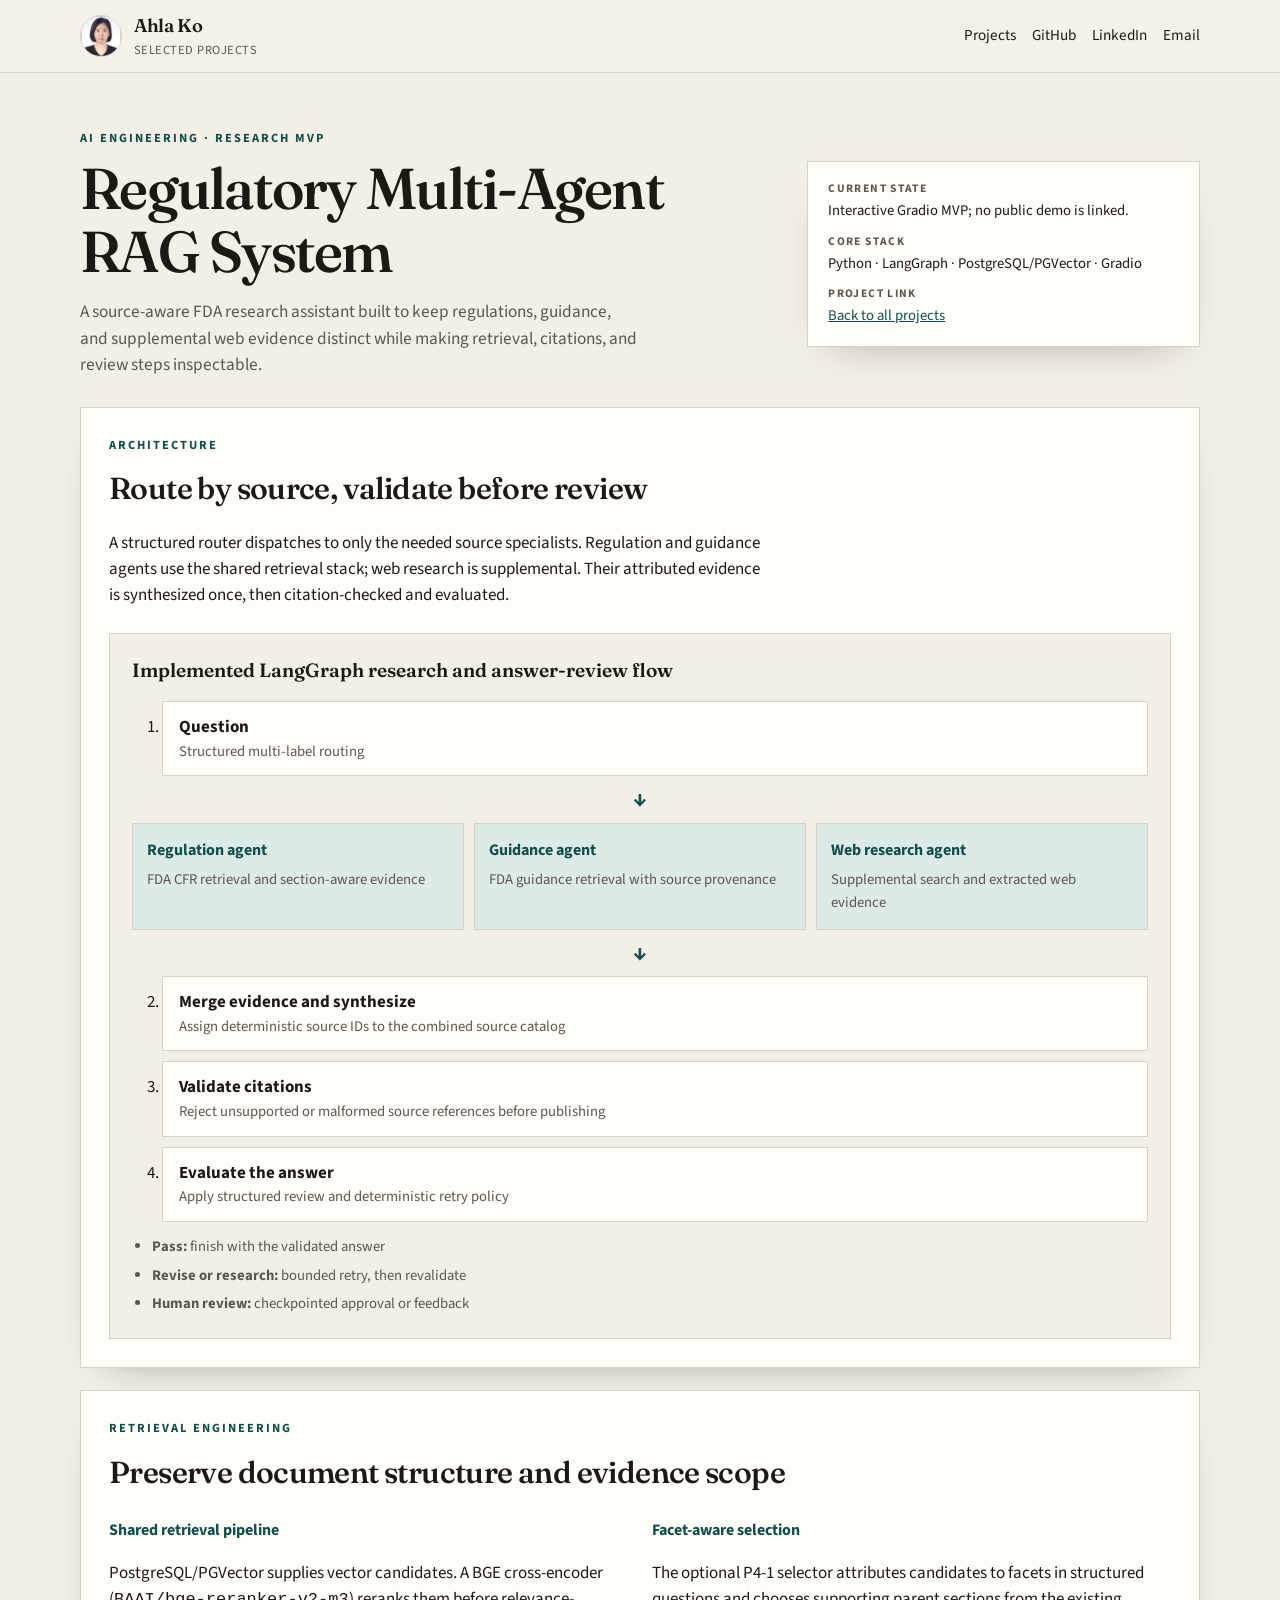
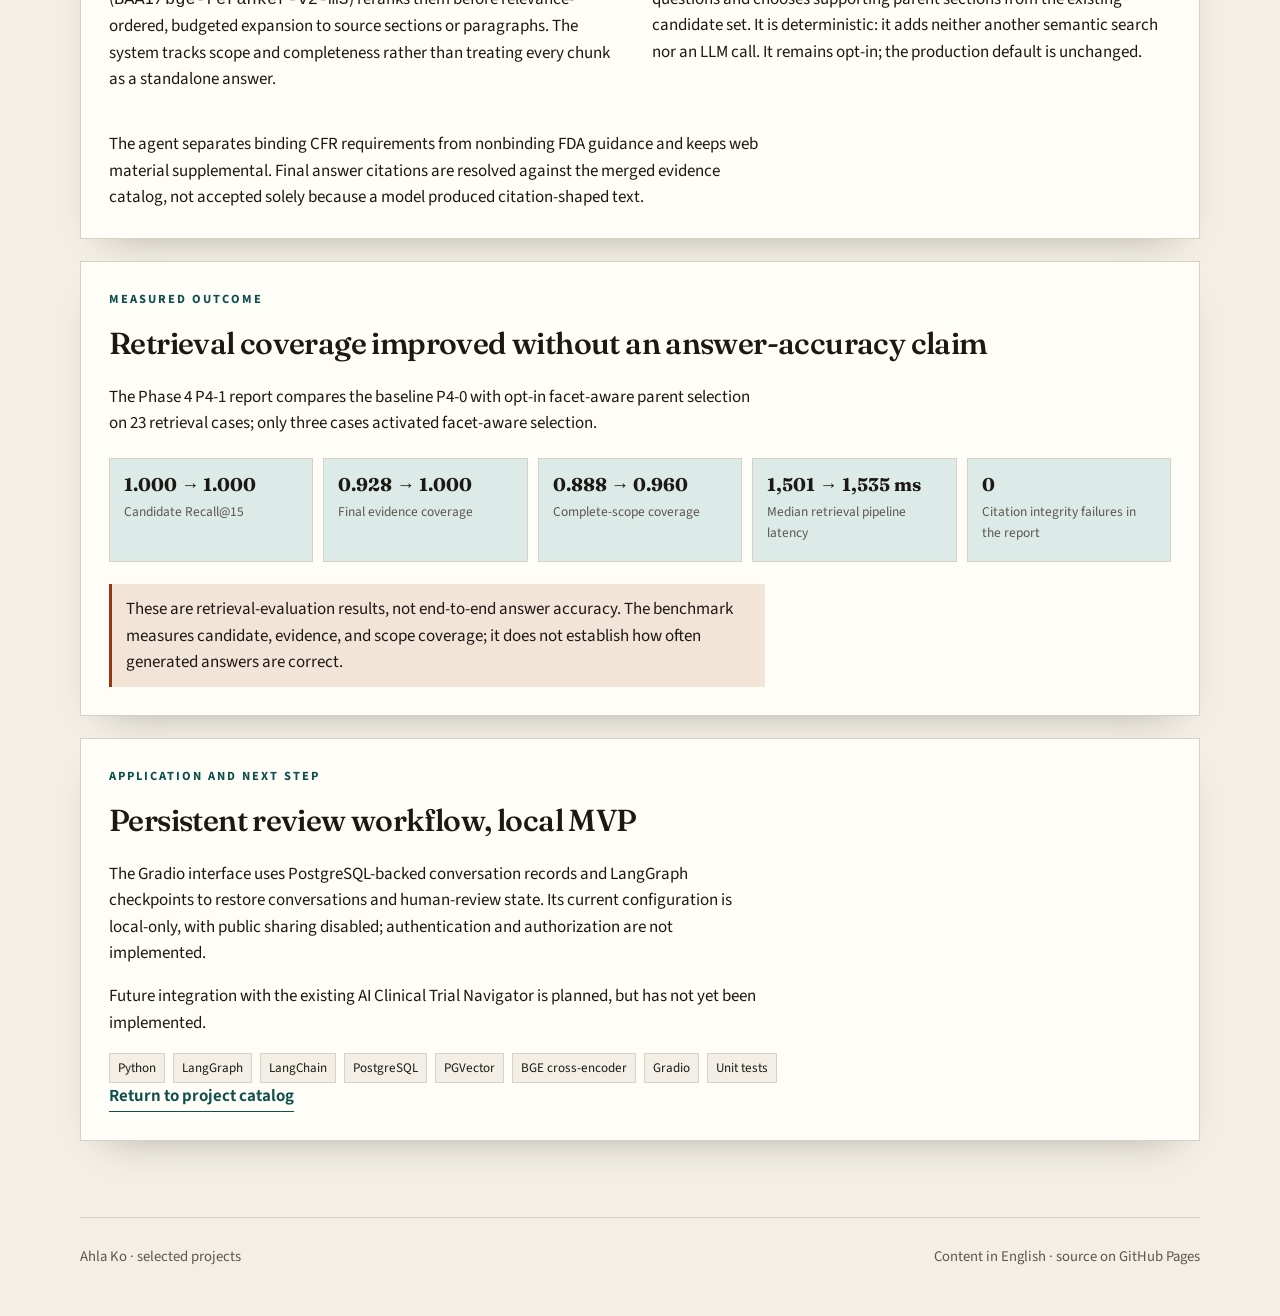
==== regulatory-multi-agent-rag.html @ 1295c82e "Add project: multi-agent-rag" ====
<!DOCTYPE html>
<html lang="en">
  <head>
    <meta charset="utf-8" />
    <meta name="viewport" content="width=device-width, initial-scale=1" />
    <title>Regulatory Multi-Agent RAG System — Ahla Ko</title>
    <meta
      name="description"
      content="Engineering overview and retrieval evaluation for a LangGraph-based FDA regulatory research MVP."
    />
    <meta property="og:title" content="Regulatory Multi-Agent RAG System — Ahla Ko" />
    <meta
      property="og:description"
      content="A source-aware FDA research system with specialized agents, citation validation, and measured retrieval evaluation."
    />
    <meta property="og:type" content="website" />
    <link rel="icon" href="favicon.ico" />
    <link rel="preconnect" href="https://fonts.googleapis.com" />
    <link rel="preconnect" href="https://fonts.gstatic.com" crossorigin />
    <link
      href="https://fonts.googleapis.com/css2?family=Fraunces:opsz,wght@9..144,500;9..144,600&family=Source+Sans+3:wght@400;650;700&display=swap"
      rel="stylesheet"
    />
    <link rel="stylesheet" href="assets/css/portfolio.css" />
  </head>
  <body>
    <a class="skip" href="#main-content">Skip to project details</a>
    <header>
      <div class="wrap nav">
        <a class="brand" href="index.html#top">
          <img src="assets/images/mypic.jpg" alt="Portrait of Ahla Ko" />
          <div>
            <strong>Ahla Ko</strong>
            <span>Selected projects</span>
          </div>
        </a>
        <nav class="nav-links" aria-label="Profile links">
          <a href="index.html#projects">Projects</a>
          <a href="https://github.com/ark0723">GitHub</a>
          <a href="https://www.linkedin.com/in/ahlako">LinkedIn</a>
          <a href="mailto:ark0723@gmail.com">Email</a>
        </nav>
      </div>
    </header>

    <main id="main-content" class="wrap detail-main">
      <section class="hero detail-hero">
        <div>
          <p class="kicker">AI engineering · Research MVP</p>
          <h1>Regulatory Multi-Agent RAG System</h1>
          <p class="lede">
            A source-aware FDA research assistant built to keep regulations,
            guidance, and supplemental web evidence distinct while making
            retrieval, citations, and review steps inspectable.
          </p>
        </div>
        <aside class="hero-meta" aria-label="Project status">
          <p>
            <strong>Current state</strong>
            Interactive Gradio MVP; no public demo is linked.
          </p>
          <p>
            <strong>Core stack</strong>
            Python · LangGraph · PostgreSQL/PGVector · Gradio
          </p>
          <p>
            <strong>Project link</strong>
            <a href="index.html#projects">Back to all projects</a>
          </p>
        </aside>
      </section>

      <div class="detail-sections">
        <section class="detail-section" aria-labelledby="architecture-title">
          <p class="kicker">Architecture</p>
          <h2 id="architecture-title">Route by source, validate before review</h2>
          <p>
            A structured router dispatches to only the needed source specialists.
            Regulation and guidance agents use the shared retrieval stack; web
            research is supplemental. Their attributed evidence is synthesized
            once, then citation-checked and evaluated.
          </p>

          <figure class="architecture" aria-labelledby="architecture-caption">
            <figcaption id="architecture-caption">
              Implemented LangGraph research and answer-review flow
            </figcaption>
            <ol class="architecture-flow">
              <li>
                <strong>Question</strong>
                <span>Structured multi-label routing</span>
              </li>
            </ol>
            <span class="architecture-arrow" aria-hidden="true">↓</span>
            <div class="architecture-branches" aria-label="Selected research agents">
              <article>
                <h3>Regulation agent</h3>
                <p>FDA CFR retrieval and section-aware evidence</p>
              </article>
              <article>
                <h3>Guidance agent</h3>
                <p>FDA guidance retrieval with source provenance</p>
              </article>
              <article>
                <h3>Web research agent</h3>
                <p>Supplemental search and extracted web evidence</p>
              </article>
            </div>
            <span class="architecture-arrow" aria-hidden="true">↓</span>
            <ol class="architecture-flow" start="2">
              <li>
                <strong>Merge evidence and synthesize</strong>
                <span>Assign deterministic source IDs to the combined source catalog</span>
              </li>
              <li>
                <strong>Validate citations</strong>
                <span>Reject unsupported or malformed source references before publishing</span>
              </li>
              <li>
                <strong>Evaluate the answer</strong>
                <span>Apply structured review and deterministic retry policy</span>
              </li>
            </ol>
            <ul class="architecture-outcomes" aria-label="Evaluation outcomes">
              <li><strong>Pass:</strong> finish with the validated answer</li>
              <li><strong>Revise or research:</strong> bounded retry, then revalidate</li>
              <li><strong>Human review:</strong> checkpointed approval or feedback</li>
            </ul>
          </figure>
        </section>

        <section class="detail-section" aria-labelledby="retrieval-title">
          <p class="kicker">Retrieval engineering</p>
          <h2 id="retrieval-title">Preserve document structure and evidence scope</h2>
          <div class="detail-columns">
            <div>
              <h3>Shared retrieval pipeline</h3>
              <p>
                PostgreSQL/PGVector supplies vector candidates. A BGE cross-encoder
                (<code>BAAI/bge-reranker-v2-m3</code>) reranks them before
                relevance-ordered, budgeted expansion to source sections or
                paragraphs. The system tracks scope and completeness rather than
                treating every chunk as a standalone answer.
              </p>
            </div>
            <div>
              <h3>Facet-aware selection</h3>
              <p>
                The optional P4-1 selector attributes candidates to facets in
                structured questions and chooses supporting parent sections from
                the existing candidate set. It is deterministic: it adds neither
                another semantic search nor an LLM call. It remains opt-in; the
                production default is unchanged.
              </p>
            </div>
          </div>
          <p>
            The agent separates binding CFR requirements from nonbinding FDA
            guidance and keeps web material supplemental. Final answer citations
            are resolved against the merged evidence catalog, not accepted solely
            because a model produced citation-shaped text.
          </p>
        </section>

        <section class="detail-section" aria-labelledby="evaluation-title">
          <p class="kicker">Measured outcome</p>
          <h2 id="evaluation-title">Retrieval coverage improved without an answer-accuracy claim</h2>
          <p>
            The Phase 4 P4-1 report compares the baseline P4-0 with opt-in
            facet-aware parent selection on 23 retrieval cases; only three cases
            activated facet-aware selection.
          </p>
          <div class="metric-grid" aria-label="P4-0 to P4-1 retrieval evaluation">
            <div>
              <strong>1.000 → 1.000</strong>
              <span>Candidate Recall@15</span>
            </div>
            <div>
              <strong>0.928 → 1.000</strong>
              <span>Final evidence coverage</span>
            </div>
            <div>
              <strong>0.888 → 0.960</strong>
              <span>Complete-scope coverage</span>
            </div>
            <div>
              <strong>1,501 → 1,535 ms</strong>
              <span>Median retrieval pipeline latency</span>
            </div>
            <div>
              <strong>0</strong>
              <span>Citation integrity failures in the report</span>
            </div>
          </div>
          <p class="evaluation-note">
            These are retrieval-evaluation results, not end-to-end answer accuracy.
            The benchmark measures candidate, evidence, and scope coverage; it does
            not establish how often generated answers are correct.
          </p>
        </section>

        <section class="detail-section" aria-labelledby="application-title">
          <p class="kicker">Application and next step</p>
          <h2 id="application-title">Persistent review workflow, local MVP</h2>
          <p>
            The Gradio interface uses PostgreSQL-backed conversation records and
            LangGraph checkpoints to restore conversations and human-review state.
            Its current configuration is local-only, with public sharing disabled;
            authentication and authorization are not implemented.
          </p>
          <p>
            Future integration with the existing AI Clinical Trial Navigator is
            planned, but has not yet been implemented.
          </p>
          <div class="tags" aria-label="Technologies">
            <span>Python</span><span>LangGraph</span><span>LangChain</span>
            <span>PostgreSQL</span><span>PGVector</span><span>BGE cross-encoder</span>
            <span>Gradio</span><span>Unit tests</span>
          </div>
          <div class="links">
            <a href="index.html#projects">Return to project catalog</a>
          </div>
        </section>
      </div>
    </main>

    <footer class="wrap">
      <span>Ahla Ko · selected projects</span>
      <span>Content in English · source on GitHub Pages</span>
    </footer>
  </body>
</html>
---- assets/css/portfolio.css ----
:root {
  --bg: #f3efe6;
  --bg-2: #ebe4d6;
  --paper: #fffdf8;
  --ink: #1c1914;
  --muted: #5c574e;
  --line: #d9d2c4;
  --accent: #0f4f4c;
  --accent-soft: #dceae8;
  --warn: #9a3412;
  --shadow: 0 18px 40px -28px rgba(28, 25, 20, 0.45);
  --max: 1120px;
  --sans: "Source Sans 3", "Segoe UI", sans-serif;
  --serif: "Fraunces", "Iowan Old Style", Georgia, serif;
}

*,
*::before,
*::after {
  box-sizing: border-box;
}

html {
  scroll-behavior: smooth;
}

body {
  margin: 0;
  background:
    radial-gradient(1200px 600px at 0% -10%, #e4efe9 0%, transparent 55%),
    var(--bg);
  color: var(--ink);
  font-family: var(--sans);
  font-size: 17px;
  line-height: 1.55;
}

img {
  max-width: 100%;
  display: block;
}

a {
  color: var(--accent);
}

.skip {
  position: absolute;
  left: -999px;
  top: 0;
}

.skip:focus {
  left: 16px;
  top: 16px;
  background: var(--paper);
  padding: 8px 12px;
  z-index: 20;
}

.wrap {
  width: min(var(--max), calc(100% - 40px));
  margin: 0 auto;
}

header {
  position: sticky;
  top: 0;
  z-index: 10;
  backdrop-filter: blur(12px);
  background: color-mix(in srgb, var(--bg) 86%, white);
  border-bottom: 1px solid var(--line);
}

.nav {
  display: flex;
  align-items: center;
  justify-content: space-between;
  gap: 16px;
  min-height: 72px;
}

.brand {
  display: flex;
  align-items: center;
  gap: 12px;
  text-decoration: none;
  color: inherit;
}

.brand img {
  width: 42px;
  height: 42px;
  object-fit: cover;
  border-radius: 50%;
  border: 1px solid var(--line);
}

.brand strong {
  font-family: var(--serif);
  font-size: 1.15rem;
  font-weight: 600;
  letter-spacing: -0.02em;
}

.brand span {
  display: block;
  color: var(--muted);
  font-size: 0.78rem;
  letter-spacing: 0.04em;
  text-transform: uppercase;
}

.nav-links {
  display: flex;
  flex-wrap: wrap;
  gap: 8px 16px;
}

.nav-links a {
  color: var(--ink);
  text-decoration: none;
  font-size: 0.95rem;
}

.nav-links a:hover {
  color: var(--accent);
}

.email-link {
  cursor: pointer;
}

.toast {
  position: fixed;
  top: 80px;
  right: 20px;
  z-index: 30;
  background: var(--ink);
  color: var(--paper);
  padding: 10px 14px;
  font-size: 0.92rem;
  box-shadow: var(--shadow);
}

.toast[hidden] {
  display: none;
}

.hero {
  padding: 56px 0 28px;
  display: grid;
  grid-template-columns: minmax(0, 1.4fr) minmax(240px, 0.8fr);
  gap: 40px;
  align-items: end;
}

.kicker {
  font-size: 0.78rem;
  letter-spacing: 0.16em;
  text-transform: uppercase;
  color: var(--accent);
  font-weight: 700;
  margin: 0 0 10px;
}

h1 {
  font-family: var(--serif);
  font-size: clamp(2.2rem, 5vw, 3.6rem);
  line-height: 1.08;
  letter-spacing: -0.03em;
  font-weight: 560;
  margin: 0 0 16px;
}

.lede {
  margin: 0;
  max-width: 62ch;
  color: var(--muted);
  font-size: 1.08rem;
}

.hero-meta {
  display: grid;
  gap: 10px;
  padding: 18px 20px;
  background: var(--paper);
  border: 1px solid var(--line);
  box-shadow: var(--shadow);
}

.hero-meta p {
  margin: 0;
  font-size: 0.92rem;
}

.hero-meta strong {
  display: block;
  font-size: 0.72rem;
  letter-spacing: 0.12em;
  text-transform: uppercase;
  color: var(--muted);
  font-weight: 700;
  margin-bottom: 2px;
}

.filters {
  display: flex;
  flex-wrap: wrap;
  gap: 8px;
  padding: 8px 0 28px;
}

.filter {
  border: 1px solid var(--line);
  background: transparent;
  color: var(--ink);
  border-radius: 999px;
  padding: 7px 13px;
  font: inherit;
  font-size: 0.88rem;
  cursor: pointer;
}

.filter:hover,
.filter.is-active {
  background: var(--accent);
  border-color: var(--accent);
  color: white;
}

.list {
  display: grid;
  gap: 22px;
  padding-bottom: 72px;
}

.project {
  background: var(--paper);
  border: 1px solid var(--line);
  box-shadow: var(--shadow);
  padding: 28px;
  display: grid;
  gap: 18px;
}

.project[hidden] {
  display: none;
}

.project-top {
  display: flex;
  justify-content: space-between;
  gap: 16px;
  align-items: flex-start;
}

.idx {
  font-variant-numeric: tabular-nums;
  color: var(--muted);
  font-size: 0.85rem;
  letter-spacing: 0.08em;
}

h2 {
  font-family: var(--serif);
  font-size: clamp(1.45rem, 2.4vw, 1.9rem);
  margin: 4px 0 8px;
  letter-spacing: -0.02em;
  font-weight: 560;
}

.pitch {
  margin: 0;
  color: var(--muted);
  max-width: 78ch;
}

.badge-row,
.tags,
.links {
  display: flex;
  flex-wrap: wrap;
  gap: 8px;
}

.badge {
  font-size: 0.75rem;
  letter-spacing: 0.08em;
  text-transform: uppercase;
  background: var(--accent-soft);
  color: var(--accent);
  padding: 4px 8px;
  font-weight: 700;
}

.badge.private {
  background: #f3e4d8;
  color: var(--warn);
}

.facts {
  display: grid;
  grid-template-columns: repeat(3, minmax(0, 1fr));
  gap: 16px;
}

.facts h3 {
  margin: 0 0 6px;
  font-size: 0.72rem;
  letter-spacing: 0.14em;
  text-transform: uppercase;
  color: var(--accent);
}

.facts p {
  margin: 0;
  font-size: 0.95rem;
}

.tags span {
  border: 1px solid var(--line);
  padding: 4px 8px;
  font-size: 0.82rem;
  background: var(--bg);
}

.links a {
  text-decoration: none;
  font-weight: 650;
  border-bottom: 1px solid currentColor;
  padding-bottom: 1px;
}

.gallery {
  display: grid;
  grid-template-columns: repeat(auto-fit, minmax(160px, 1fr));
  gap: 10px;
}

.gallery figure {
  margin: 0;
  background: var(--bg-2);
  border: 1px solid var(--line);
}

.gallery img {
  width: 100%;
  height: 160px;
  object-fit: cover;
}

.gallery--scroll {
  grid-template-columns: 1fr;
}

.gallery--scroll .shot-wrap {
  display: grid;
  grid-template-columns: minmax(0, 1fr) 16px;
  align-items: stretch;
  background: var(--bg-2);
}

.gallery--scroll .shot {
  max-height: min(70vh, 560px);
  overflow-x: hidden;
  overflow-y: auto;
  overscroll-behavior: contain;
  -webkit-overflow-scrolling: touch;
  scrollbar-width: none;
  -ms-overflow-style: none;
}

.gallery--scroll .shot::-webkit-scrollbar {
  display: none;
  width: 0;
  height: 0;
}

.gallery--scroll .shot:focus-visible {
  outline: 2px solid var(--accent);
  outline-offset: -2px;
}

.gallery--scroll .scroll-bar {
  position: relative;
  background: #cfc6b6;
  border-left: 1px solid var(--line);
  cursor: pointer;
}

.gallery--scroll .scroll-thumb {
  position: absolute;
  left: 3px;
  right: 3px;
  top: 0;
  height: 64px;
  background: var(--accent);
  border-radius: 8px;
  pointer-events: none;
}

.gallery--scroll img {
  width: 100%;
  height: auto;
  object-fit: contain;
  object-position: top center;
}

.gallery figcaption {
  padding: 7px 9px;
  font-size: 0.78rem;
  color: var(--muted);
}

footer {
  border-top: 1px solid var(--line);
  padding: 28px 0 48px;
  color: var(--muted);
  display: flex;
  justify-content: space-between;
  gap: 12px;
  flex-wrap: wrap;
  font-size: 0.92rem;
}

.empty {
  display: none;
  padding: 40px 0 80px;
  color: var(--muted);
}

.empty.is-visible {
  display: block;
}

.detail-main {
  padding-bottom: 64px;
}

.detail-hero {
  align-items: center;
}

.detail-hero h1 {
  max-width: 18ch;
}

.detail-sections {
  display: grid;
  gap: 22px;
  padding-bottom: 12px;
}

.detail-section {
  padding: 28px;
  background: var(--paper);
  border: 1px solid var(--line);
  box-shadow: var(--shadow);
}

.detail-section > :last-child {
  margin-bottom: 0;
}

.detail-section h2 {
  margin-top: 0;
}

.detail-section h3 {
  margin: 0 0 6px;
  color: var(--accent);
  font-size: 1rem;
}

.detail-section p {
  max-width: 82ch;
}

.detail-columns {
  display: grid;
  grid-template-columns: repeat(2, minmax(0, 1fr));
  gap: 24px;
  margin: 22px 0;
}

.architecture {
  margin: 24px 0 0;
  padding: 22px;
  background: var(--bg);
  border: 1px solid var(--line);
}

.architecture figcaption {
  margin-bottom: 16px;
  font-family: var(--serif);
  font-size: 1.2rem;
  font-weight: 600;
}

.architecture-flow {
  display: grid;
  gap: 10px;
  margin: 0;
  padding-left: 30px;
}

.architecture-flow li {
  padding: 12px 16px;
  background: var(--paper);
  border: 1px solid var(--line);
}

.architecture-flow strong,
.architecture-flow span {
  display: block;
}

.architecture-flow span,
.architecture-branches p,
.architecture-outcomes {
  color: var(--muted);
  font-size: 0.92rem;
}

.architecture-arrow {
  display: block;
  padding: 6px 0;
  color: var(--accent);
  text-align: center;
  font-size: 1.4rem;
  font-weight: 700;
}

.architecture-branches {
  display: grid;
  grid-template-columns: repeat(3, minmax(0, 1fr));
  gap: 10px;
}

.architecture-branches article {
  padding: 14px;
  background: var(--accent-soft);
  border: 1px solid var(--line);
}

.architecture-branches p {
  margin: 0;
}

.architecture-outcomes {
  display: grid;
  gap: 6px;
  margin: 14px 0 0;
  padding-left: 20px;
}

.metric-grid {
  display: grid;
  grid-template-columns: repeat(5, minmax(0, 1fr));
  gap: 10px;
  margin: 22px 0;
}

.metric-grid > div {
  display: grid;
  align-content: start;
  gap: 6px;
  min-height: 104px;
  padding: 14px;
  background: var(--accent-soft);
  border: 1px solid var(--line);
}

.metric-grid strong {
  font-family: var(--serif);
  font-size: 1.15rem;
  line-height: 1.25;
}

.metric-grid span {
  color: var(--muted);
  font-size: 0.84rem;
}

.evaluation-note {
  padding: 12px 14px;
  border-left: 3px solid var(--warn);
  background: #f3e4d8;
}

@media (max-width: 820px) {
  .hero,
  .facts,
  .detail-columns {
    grid-template-columns: 1fr;
  }

  .nav {
    align-items: flex-start;
    padding: 12px 0;
  }

  .project {
    padding: 20px;
  }

  .gallery img {
    height: 180px;
  }

  .gallery--scroll img {
    height: auto;
  }

  .gallery--scroll .shot {
    max-height: min(65vh, 480px);
  }

  .architecture-branches {
    grid-template-columns: 1fr;
  }

  .metric-grid {
    grid-template-columns: repeat(2, minmax(0, 1fr));
  }
}

@media (max-width: 480px) {
  .detail-section {
    padding: 20px;
  }

  .architecture {
    padding: 14px;
  }

  .metric-grid {
    grid-template-columns: 1fr;
  }
}
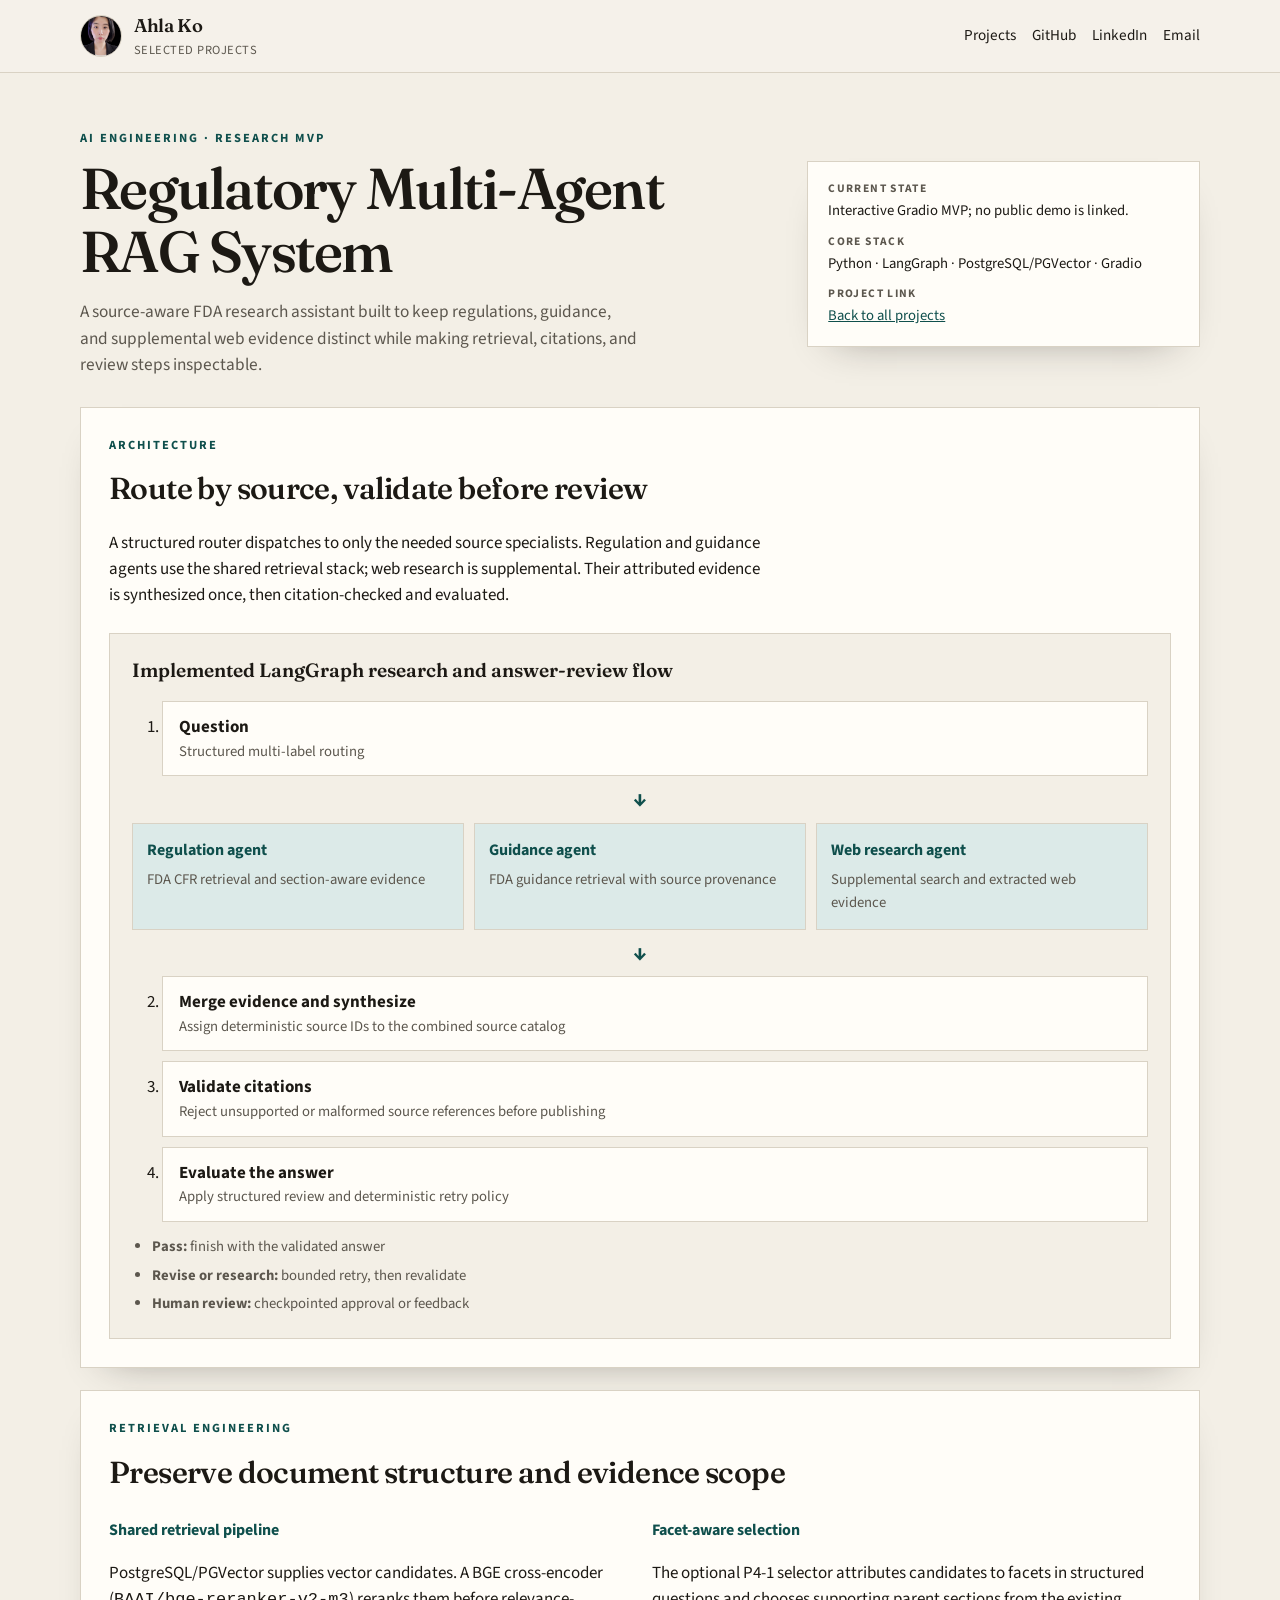
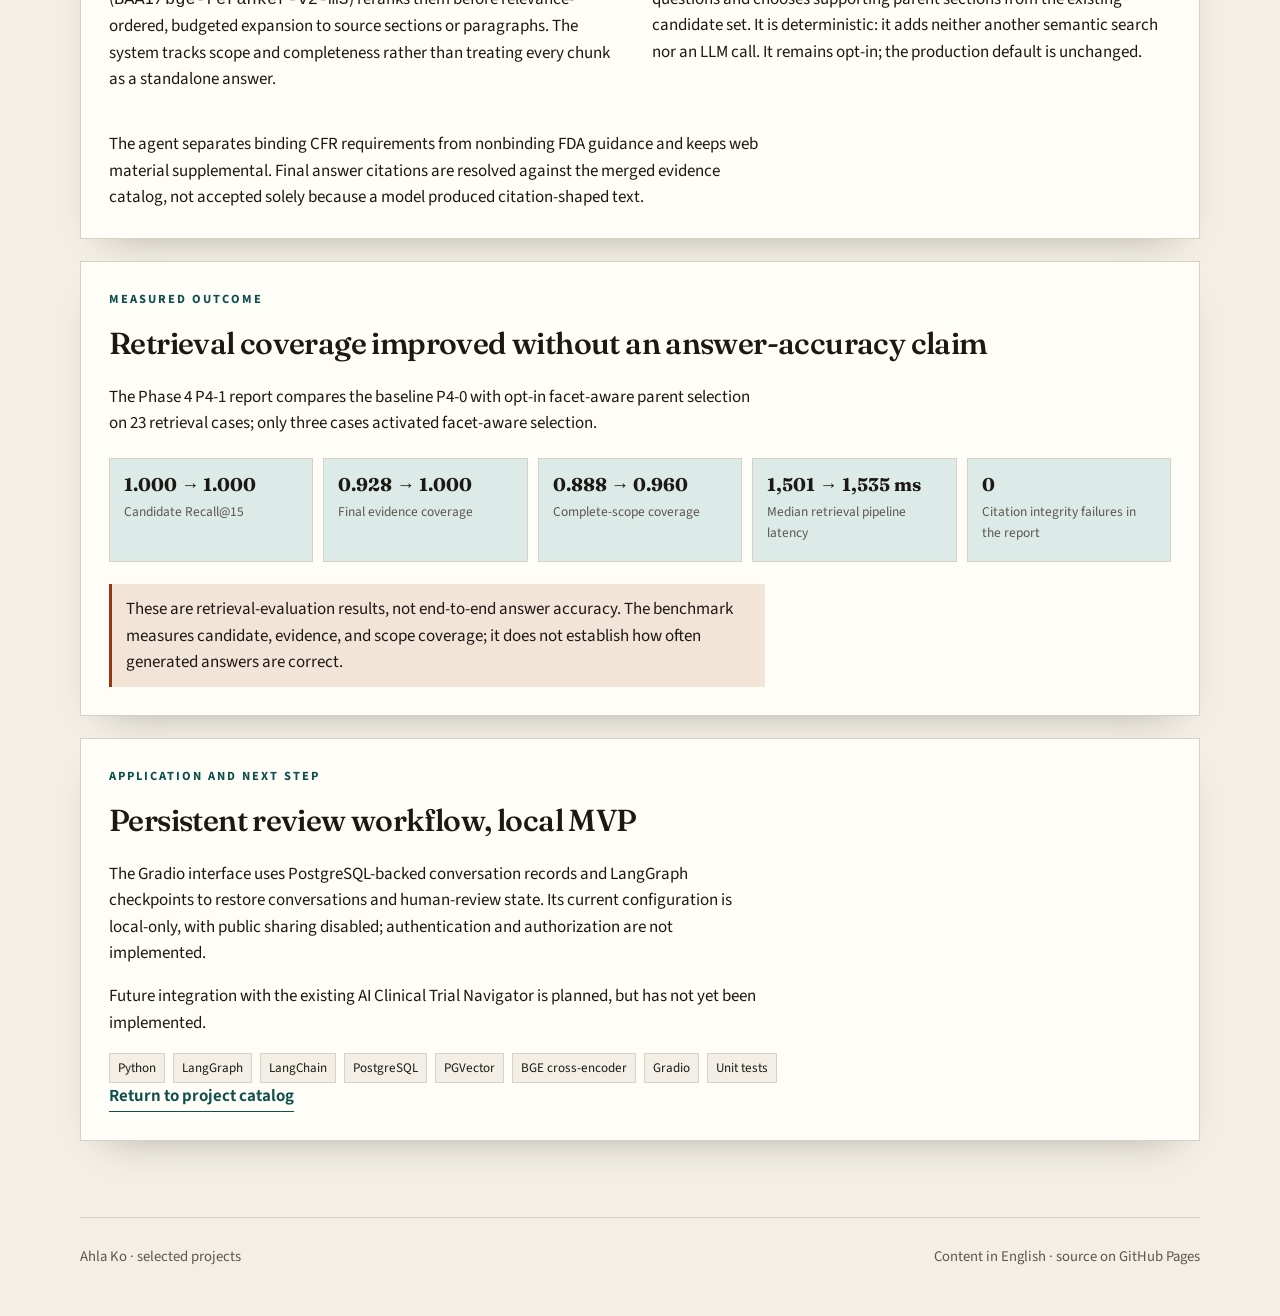
==== commit 65d898dd: "updated profile image." ====
--- a/regulatory-multi-agent-rag.html
+++ b/regulatory-multi-agent-rag.html
@@ -28,7 +28,7 @@
     <header>
       <div class="wrap nav">
         <a class="brand" href="index.html#top">
-          <img src="assets/images/mypic.jpg" alt="Portrait of Ahla Ko" />
+          <img src="assets/images/mypic.png" alt="Portrait of Ahla Ko" />
           <div>
             <strong>Ahla Ko</strong>
             <span>Selected projects</span>
